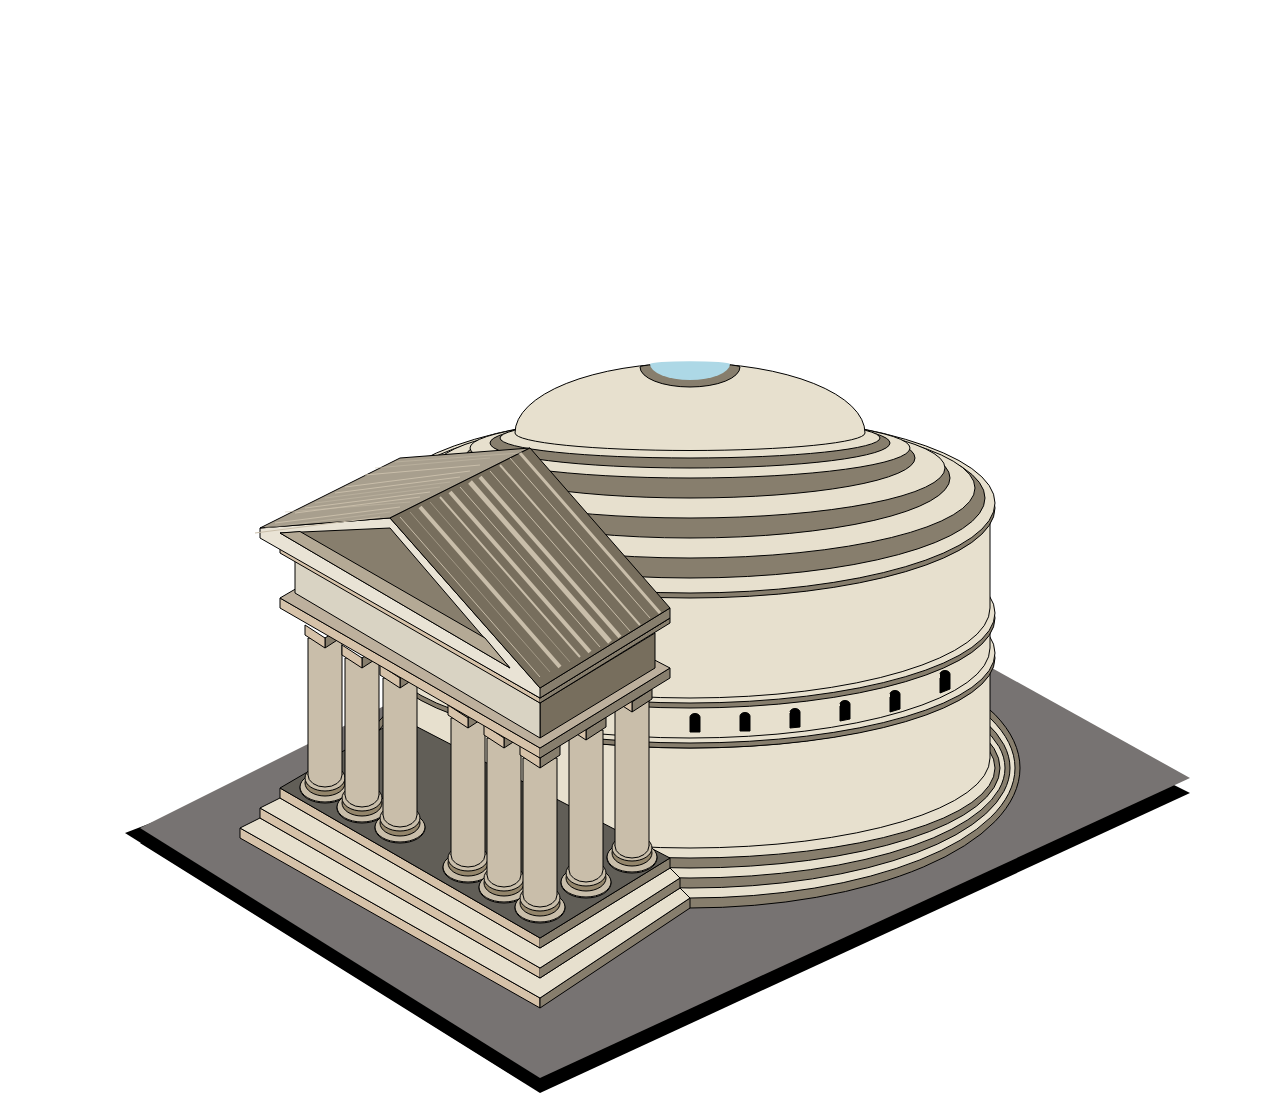
==== index.html @ e60606c3 "เปลี่ยนชื่อ index sad" ====
<!DOCTYPE html>
<html lang="en">

<head>
    <meta charset="UTF-8">
    <meta name="viewport" content="width=device-width, initial-scale=1.0">
    <title>Document</title>
</head>


<body style="text-align: center;">

    <svg height="1100px" width="1200px">
  
  <path  fill="#000000" d="M85,825 l400,250 l650,-300 l-400,-200 z"/>
  <path  fill="#000000" d="M100,835 l400,250 l650,-300 l-400,-200 z"/>
  <path fill="#777372" d="M100,820 l400,250 l650,-300 l-450,-250 z"/>
  
<!--   หลังโดม -->
  <ellipse stroke="black" fill="rgb(135,126,109)" cx="650" cy="760" rx="330" ry="140" />
  <ellipse stroke="black" fill="rgb(231,224,206)" cx="650" cy="760" rx="325" ry="130" />
  <ellipse stroke="black" fill="rgb(135,126,109)" cx="650" cy="760" rx="320" ry="120" />
   <ellipse stroke="black" fill="rgb(231,224,206)" cx="650" cy="760" rx="315" ry="110" />
  <ellipse stroke="black" fill="rgb(135,126,109)" cx="650" cy="760" rx="310" ry="100" />
  <ellipse stroke="black" fill="rgb(231,224,206)" cx="650" cy="760" rx="305" ry="90" />
  
<!-- ชั้นเเรก   -->
  <path fill="rgb(231,224,206)" stroke="black" d="M350,750 a1 0.3,0,0 0,600 0, l0,-100, a1 0.3,0,1 1,-600 0 z"/>
  
<!--   ชั้น2 -->
  <ellipse stroke="black" fill="rgb(135,126,109)" cx="650" cy="650" rx="305" ry="90" />
  <ellipse stroke="black" fill="rgb(231,224,206)" cx="650" cy="645" rx="305" ry="90" />
  
  <path fill="rgb(231,224,206)" stroke="black" d="M350,640 a1 0.3,0,0 0,600 0, l0,-50, a1 0.3,0,1 1,-600 0 z"/>
<!--   ชั้น3 -->
  <ellipse stroke="black" fill="rgb(135,126,109)" cx="650" cy="610" rx="305" ry="90" />
  <ellipse stroke="black" fill="rgb(231,224,206)" cx="650" cy="605" rx="305" ry="90" />
  
  <path fill="rgb(231,224,206)" stroke="black" d="M350,600 a1 0.3,0,0 0,600 0 l0,-100, a1 0.3,0,1 0,-600 z"/>
  
  
<!--   โดม -->
  <ellipse stroke="black" fill="rgb(135,126,109)" cx="650" cy="500" rx="305" ry="90" />
  <ellipse stroke="black" fill="rgb(231,224,206)" cx="650" cy="495" rx="305" ry="90" />
  
  <ellipse stroke="black" fill="rgb(135,126,109)" cx="650" cy="490" rx="295" ry="80" />
  <ellipse stroke="black" fill="rgb(231,224,206)" cx="650" cy="480" rx="285" ry="70" />
  
  <ellipse stroke="black" fill="rgb(135,126,109)" cx="650" cy="470" rx="260" ry="60" />
  <ellipse stroke="black" fill="rgb(231,224,206)" cx="650" cy="460" rx="255" ry="50" />
  
  <ellipse stroke="black" fill="rgb(135,126,109)" cx="650" cy="450" rx="225" ry="40" />
  <ellipse stroke="black" fill="rgb(231,224,206)" cx="650" cy="440" rx="220" ry="30" />
  
  <ellipse stroke="black" fill="rgb(135,126,109)" cx="650" cy="435" rx="200" ry="25" />
  <ellipse stroke="black" fill="rgb(231,224,206)" cx="650" cy="430" rx="190" ry="20" />
  
  <path fill="rgb(231,224,206)" stroke="black" d="M475,425 a1 0.1,0,0 0,350 0 a1 0.4,0,1 0,-350 0 z"/>
  
  <path fill="rgb(135,126,109)" stroke="black" d="M600,359 a1 0.4,0,1 0,100 0 a1 0.07,0,1 0,-100 0 z"/>
  
  <path fill="lightblue" stroke="none" d="M610,356 a1 0.4,0,1 0,80 0 a1 0.07,0,1 0,-80 0 z"/>
  
  
  
  
<!--   หน้าต่าง -->
 
  
  <path fill="black" stroke="black" d="M750,705 l0,15 l10,-1 l0,-15 a1 0.7,0,0 0,-10 0"/>
  <path fill="black" stroke="black" d="M700,708 l0,15 l10,0 l0,-15 a1 0.7,0,0 0,-10 0"/>
  <path fill="black" stroke="black" d="M650,709 l0,15 l10,0 l0,-15 a1 0.7,0,0 0,-10 0"/>
  
  <path fill="black" stroke="black" d="M800,698 l0,15 l10,-2 l0,-15 a1 0.7,0,0 0,-10 0"/>
  
  <path fill="black" stroke="black" d="M850,689 l0,15 l10,-3 l0,-15 a1 0.7,0,0 0,-10 0"/>
  
  <path fill="black" stroke="black" d="M900,670 l0,15 l10,-4 l0,-15 a1 0.7,0,0 0,-10 0"/>

  
  
  

  <!--ฐาน-->
  <!--ขั้น1-->
  <path stroke="black" fill="rgb(214,194,169)" d="M500 1000 l-300 -170 l0 -10 l300 170 z"/>
  <path stroke="black" fill="rgb(135,126,109)" d="M500 1000 l150 -100 l0 -10 l-150 100 z"/>
  <path stroke="black" fill="rgb(231,224,206)" d="M500 990 l150 -100 l-10 -10 l-140 90 l-280 -160 l-20 10 z"/>
  
  <!--ขั้น2-->
  <path stroke="black" fill="rgb(214,194,169)" d="M500 970 l-280 -160 l0 -10 l280 160 z"/>
  <path stroke="black" fill="rgb(135,126,109)" d="M500 970 l140 -90 l0 -10 l-140 90"/>
  <path stroke="black" fill="rgb(231,224,206)" d="M500 960 l140 -90 l-10 -10 l-130 80 l-260 -150 l-20 10 z"/>
  
  <!--ขั้น3-->
  <path stroke="black" fill="rgb(214,194,169)" d="M500 940 l-260 -150 l0 -10 l260 150 z"/>
  <path stroke="black" fill="rgb(135,126,109)" d="M500 940 l130 -80 l0 -10 l-130 80"/>
  <path stroke="black" fill="rgb(97,94,87)" d="M500 930 l-260 -150 l120 -70 l270 140 z"/>
  
  <!--เสา-->
  <!--ต้นที่1-->
  <!--ฐาน-->
  <ellipse  stroke="black" cx="285" cy="780" rx="25" ry="15" fill="rgb(201,190,170)"/>
  <ellipse  stroke="black" cx="285" cy="779" rx="25" ry="15" fill="rgb(201,190,170)"/>
  <ellipse  stroke="black" cx="285" cy="775" rx="20" ry="13" fill="rgb(147,133,107)"/>
  <ellipse  stroke="black" cx="285" cy="770" rx="20" ry="13" fill="rgb(201,190,170)"/>
  <ellipse  stroke="black" cx="285" cy="767" rx="17" ry="12" fill="rgb(201,190,170)"/>
  <!--ตัวเสา-->
  <path stroke="black" fill="rgb(201,190,170)" d="M268 767 l0 -137 l34 0 l0 137"/>
  <!--หัวเสา-->
  <path stroke="black" fill="rgb(135,126,109)" d="M285 630 l20 -13 l0 10 l-20 13 z"/>
  <path stroke="black" fill="rgb(214,194,169)" d="M285 630 l-20 -13 l0 10 l20 13 z"/>
  
  <!--ต้น2-->
  <!--ฐาน-->
  <ellipse  stroke="black" cx="322" cy="800" rx="25" ry="15" fill="rgb(201,190,170)"/>
  <ellipse  stroke="black" cx="322" cy="799" rx="25" ry="15" fill="rgb(201,190,170)"/>
  <ellipse  stroke="black" cx="322" cy="795" rx="20" ry="13" fill="rgb(147,133,107)"/>
  <ellipse  stroke="black" cx="322" cy="790" rx="20" ry="13" fill="rgb(201,190,170)"/>
  <ellipse  stroke="black" cx="322" cy="787" rx="17" ry="12" fill="rgb(201,190,170)"/>
  <!--ตัวเสา-->
  <path stroke="black" fill="rgb(201,190,170)" d="M305 787 l0 -137 l34 0 l0 137"/>
  <!--หัวเสา-->
  <path stroke="black" fill="rgb(135,126,109)" d="M322 650 l20 -13 l0 10 l-20 13 z"/>
  <path stroke="black" fill="rgb(214,194,169)" d="M322 650 l-20 -13 l0 10 l20 13 z"/>
  
  <!--ต้น3-->
  <!--ฐาน-->
  <ellipse  stroke="black" cx="360" cy="820" rx="25" ry="15" fill="rgb(201,190,170)"/>
  <ellipse  stroke="black" cx="360" cy="819" rx="25" ry="15" fill="rgb(201,190,170)"/>
  <ellipse  stroke="black" cx="360" cy="815" rx="20" ry="13" fill="rgb(147,133,107)"/>
  <ellipse  stroke="black" cx="360" cy="810" rx="20" ry="13" fill="rgb(201,190,170)"/>
  <ellipse  stroke="black" cx="360" cy="807" rx="17" ry="12" fill="rgb(201,190,170)"/>
  <!--ตัวเสา-->
  <path stroke="black" fill="rgb(201,190,170)" d="M343 807 l0 -137 l34 0 l0 137"/>
  <!--หัวเสา-->
  <path stroke="black" fill="rgb(135,126,109)" d="M360 670 l20 -13 l0 10 l-20 13 z"/>
  <path stroke="black" fill="rgb(214,194,169)" d="M360 670 l-20 -13 l0 10 l20 13 z"/>
  
  <!--ต้น4-->
  <!--ฐาน-->
  <ellipse  stroke="black" cx="428" cy="860" rx="25" ry="15" fill="rgb(201,190,170)"/>
  <ellipse  stroke="black" cx="428" cy="859" rx="25" ry="15" fill="rgb(201,190,170)"/>
  <ellipse  stroke="black" cx="428" cy="855" rx="20" ry="13" fill="rgb(147,133,107)"/>
  <ellipse  stroke="black" cx="428" cy="850" rx="20" ry="13" fill="rgb(201,190,170)"/>
  <ellipse  stroke="black" cx="428" cy="847" rx="17" ry="12" fill="rgb(201,190,170)"/>
  <!--ตัวเสา-->
  <path stroke="black" fill="rgb(201,190,170)" d="M411 847 l0 -137 l34 0 l0 137"/>
  <!--หัวเสา-->
  <path stroke="black" fill="rgb(135,126,109)" d="M428 710 l20 -13 l0 10 l-20 13 z"/>
  <path stroke="black" fill="rgb(214,194,169)" d="M428 710 l-20 -13 l0 10 l20 13 z"/>
  
  <!--ต้น5-->
  <!--ฐาน-->
  <ellipse  stroke="black" cx="464" cy="880" rx="25" ry="15" fill="rgb(201,190,170)"/>
  <ellipse  stroke="black" cx="464" cy="879" rx="25" ry="15" fill="rgb(201,190,170)"/>
  <ellipse  stroke="black" cx="464" cy="875" rx="20" ry="13" fill="rgb(147,133,107)"/>
  <ellipse  stroke="black" cx="464" cy="870" rx="20" ry="13" fill="rgb(201,190,170)"/>
  <ellipse  stroke="black" cx="464" cy="867" rx="17" ry="12" fill="rgb(201,190,170)"/>
  <!--ตัวเสา-->
  <path stroke="black" fill="rgb(201,190,170)" d="M447 867 l0 -137 l34 0 l0 137"/>
  <!--หัวเสา-->
  <path stroke="black" fill="rgb(135,126,109)" d="M464 730 l20 -13 l0 10 l-20 13 z"/>
  <path stroke="black" fill="rgb(214,194,169)" d="M464 730 l-20 -13 l0 10 l20 13 z"/>
  
  <!--ต้น6-->
  <!--ฐาน-->
  <ellipse  stroke="black" cx="500" cy="900" rx="25" ry="15" fill="rgb(201,190,170)"/>
  <ellipse  stroke="black" cx="500" cy="899" rx="25" ry="15" fill="rgb(201,190,170)"/>
  <ellipse  stroke="black" cx="500" cy="895" rx="20" ry="13" fill="rgb(147,133,107)"/>
  <ellipse  stroke="black" cx="500" cy="890" rx="20" ry="13" fill="rgb(201,190,170)"/>
  <ellipse  stroke="black" cx="500" cy="887" rx="17" ry="12" fill="rgb(201,190,170)"/>
  <!--ตัวเสา-->
  <path stroke="black" fill="rgb(201,190,170)" d="M483 887 l0 -137 l34 0 l0 137"/>
  <!--หัวเสา-->
  <path stroke="black" fill="rgb(135,126,109)" d="M500 750 l20 -13 l0 10 l-20 13 z"/>
  <path stroke="black" fill="rgb(214,194,169)" d="M500 750 l-20 -13 l0 10 l20 13 z"/>
  
  <!--ต้น7-->
  <!--ฐาน-->
  <ellipse  stroke="black" cx="546" cy="875" rx="25" ry="15" fill="rgb(201,190,170)"/>
  <ellipse  stroke="black" cx="546" cy="874" rx="25" ry="15" fill="rgb(201,190,170)"/>
  <ellipse  stroke="black" cx="546" cy="870" rx="20" ry="13" fill="rgb(147,133,107)"/>
  <ellipse  stroke="black" cx="546" cy="865" rx="20" ry="13" fill="rgb(201,190,170)"/>
  <ellipse  stroke="black" cx="546" cy="862" rx="17" ry="12" fill="rgb(201,190,170)"/>
  <!--ตัวเสา-->
  <path stroke="black" fill="rgb(201,190,170)" d="M529 862 l0 -140 l34 0 l0 140"/>
  <!--หัวเสา-->
  <path stroke="black" fill="rgb(135,126,109)" d="M546 722 l20 -13 l0 10 l-20 13 z"/>
  <path stroke="black" fill="rgb(214,194,169)" d="M546 722 l-20 -13 l0 10 l20 13 z"/>
  
  <!--ต้น8-->
  <!--ฐาน-->
  <ellipse  stroke="black" cx="592" cy="850" rx="25" ry="15" fill="rgb(201,190,170)"/>
  <ellipse  stroke="black" cx="592" cy="849" rx="25" ry="15" fill="rgb(201,190,170)"/>
  <ellipse  stroke="black" cx="592" cy="845" rx="20" ry="13" fill="rgb(147,133,107)"/>
  <ellipse  stroke="black" cx="592" cy="840" rx="20" ry="13" fill="rgb(201,190,170)"/>
  <ellipse  stroke="black" cx="592" cy="838" rx="17" ry="12" fill="rgb(201,190,170)"/>
  <!--ตัวเสา-->
  <path stroke="black" fill="rgb(201,190,170)" d="M575 838 l0 -145 l34 0 l0 145"/>
  <!--หัวเสา-->
  <path stroke="black" fill="rgb(135,126,109)" d="M592 694 l20 -13 l0 10 l-20 13 z"/>
  <path stroke="black" fill="rgb(214,194,169)" d="M592 694 l-20 -13 l0 10 l20 13 z"/>
  
  <!--หลังคา-->
  <!--ฐานหลังคา-->
  <path stroke="black" fill="rgb(214,194,169)" d="M500 750 l-260 -150 l0 -10 l260 150 z"/>
  <path stroke="black" fill="rgb(135,126,109)" d="M500 750 l130 -80 l0 -10 l-130 80"/>
  <path stroke="black" fill="rgb(189,176,157)" d="M500 740 l-260 -150 l120 -70 l270 140 z"/>
  <path stroke="black" fill="rgb(119,110,93)" d="M500 730 l115 -70 l0 -35 l-115 70 z"/>
  <path stroke="black" fill="rgb(217,211,195)" d="M500 730 l-245 -145 l0 -35 l245 145 z"/>
  <path stroke="black" fill="rgb(214,194,169)" d="M500 695 l-260 -150 l0 -5 l260 150 z"/>
  <path stroke="black" fill="rgb(135,126,109)" d="M500 695 l130 -80 l0 -5 l-130 80"/>
  <path stroke="black" fill="rgb(189,176,157)" d="M500 690 l-260 -150 l120 -70 l270 140 z"/>
  
  <!--ตัวหลังคา-->
  <path stroke="black" fill="rgb(135,126,109)" d="M500 690 l130 -80 l0 -10 l-130 80"/>
  <path stroke="black" fill="rgb(233,227,213)" d="M500 690 l-280 -160 l0 -10 l130 -10 l150 170 z"/>
  <path stroke="black" fill="rgb(135,126,109)" d="M470 660 L240 525 L350 520 z"/>
  
  <path stroke="black" fill="rgb(180,169,149)" d="M470 660 L240 525 l20 -1.5 L445 630 z"/>
  <path stroke="black" fill="rgb(168,159,142)" d="M220 520 L360 450 l130 -10 L350 510 z"/>
  <path stroke="black" fill="rgb(119,110,93)" d="M490 440 L350 510 l150 170 l130 -80 z"/>
  
<!--   เส้นขวา -->
  <path fill="" stroke="rgb(201,190,170)" stroke-width="3" d="M480,445 l140 160"/>
  <path fill="" stroke="rgb(201,190,170)" stroke-width="1" d="M470,450 l140 160"/>
  <path fill="" stroke="rgb(201,190,170)" stroke-width="2" d="M460,457 l140 160"/>
  <path fill="" stroke="rgb(201,190,170)" stroke-width="1" d="M450,463 l140 160"/>
  <path fill="" stroke="rgb(201,190,170)" stroke-width="4" d="M440,469 l140 160"/>
  <path fill="" stroke="rgb(201,190,170)" stroke-width="5" d="M430,474 l140 160"/>
  <path fill="" stroke="rgb(201,190,170)" stroke-width="1" d="M420,479 l140 160"/>
  <path fill="" stroke="rgb(201,190,170)" stroke-width="4" d="M410,484 l140 160"/>
  <path fill="" stroke="rgb(201,190,170)" stroke-width="2" d="M400,489 l140 160"/>
  <path fill="" stroke="rgb(201,190,170)" stroke-width="0.5" d="M390,494 l140 160"/>
  <path fill="" stroke="rgb(201,190,170)" stroke-width="4" d="M380,499 l140 160"/>
  <path fill="" stroke="rgb(201,190,170)" stroke-width="0.5" d="M370,504 l140 160"/>
  <path fill="" stroke="rgb(201,190,170)" stroke-width="1" d="M360,509 l140 160"/>
  
<!--   เส้นซ้าย -->
  <path fill="" stroke="rgb(201,190,170)" stroke-width="0.5" d="M480,445 l-125 9"/>
  <path fill="" stroke="rgb(201,190,170)" stroke-width="0.5" d="M450,450 l-115 10"/>
  <path fill="" stroke="rgb(201,190,170)" stroke-width="1" d="M440,457 l-115 10"/>
  <path fill="" stroke="rgb(201,190,170)" stroke-width="1" d="M430,463 l-125 16"/>
  <path fill="" stroke="rgb(201,190,170)" stroke-width="1" d="M420,469 l-125 16"/>
  <path fill="" stroke="rgb(201,190,170)" stroke-width="0.5" d="M410,474 l-125 16"/>
  <path fill="" stroke="rgb(201,190,170)" stroke-width="0.5" d="M400,479 l-125 16"/>
  <path fill="" stroke="rgb(201,190,170)" stroke-width="1" d="M390,484 l-125 16"/>
  <path fill="" stroke="rgb(201,190,170)" stroke-width="1" d="M380,489 l-125 16"/>
  <path fill="" stroke="rgb(201,190,170)" stroke-width="0.5" d="M370,494 l-125 10"/>
  <path fill="" stroke="rgb(201,190,170)" stroke-width="1" d="M360,499 l-125 16"/>
  <path fill="" stroke="rgb(201,190,170)" stroke-width="0.5" d="M350,504 l-125 16"/>
  <path fill="" stroke="rgb(201,190,170)" stroke-width="1" d="M340,509 l-125 16"/>
  
  
</svg>

</body>

</html>
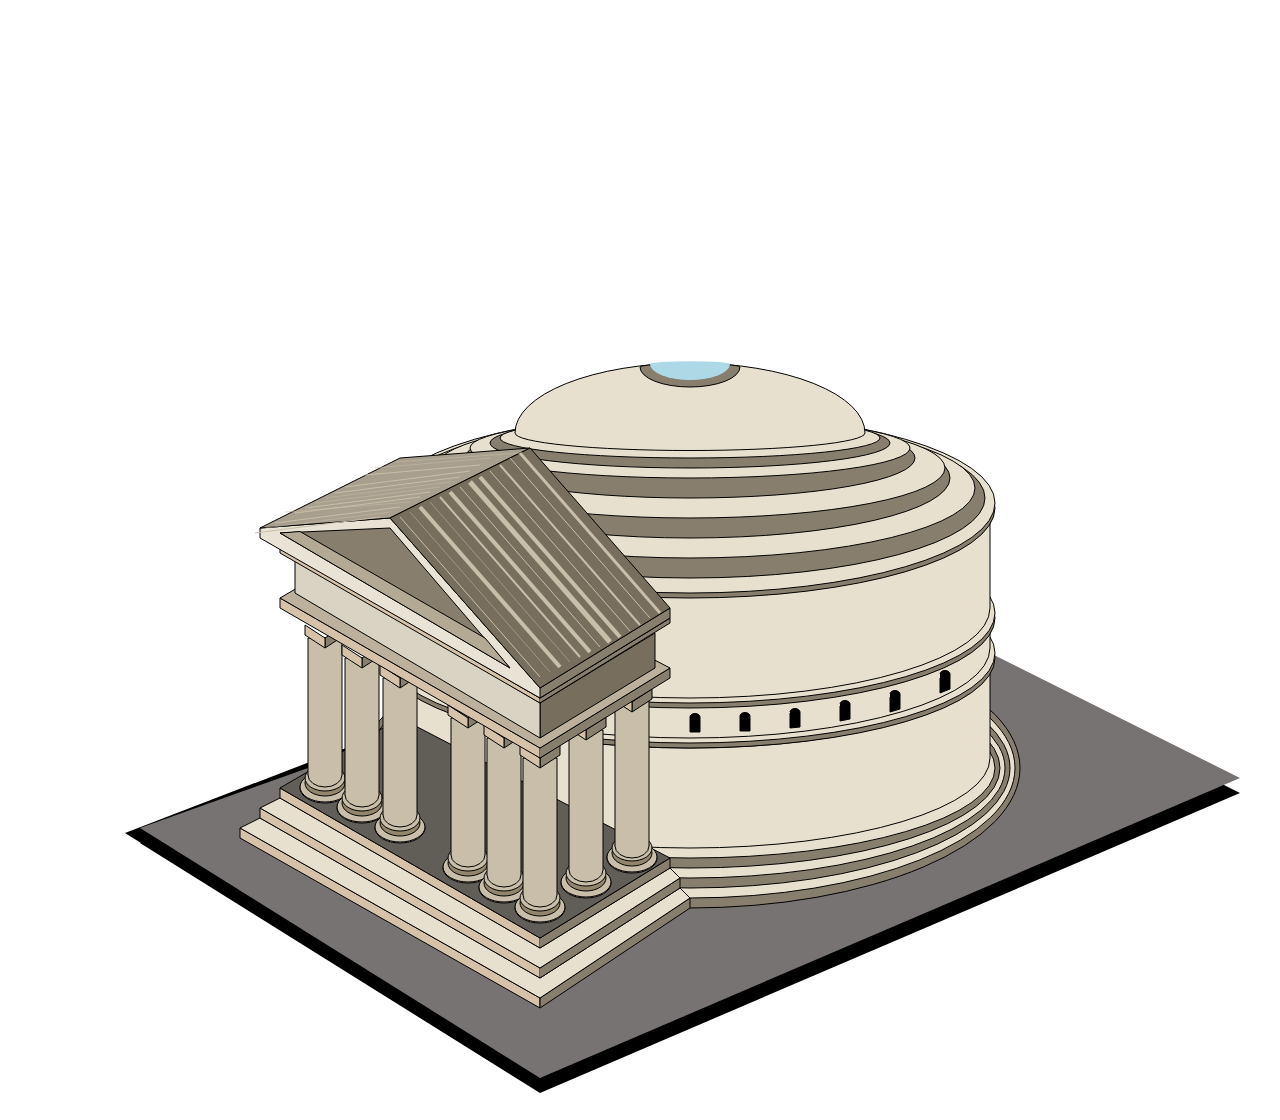
==== commit 3662cbc4: "Update index.html" ====
--- a/index.html
+++ b/index.html
@@ -4,7 +4,7 @@
 <head>
     <meta charset="UTF-8">
     <meta name="viewport" content="width=device-width, initial-scale=1.0">
-    <title>Document</title>
+    <title>Pantheon</title>
 </head>
 
 
@@ -13,8 +13,8 @@
     <svg height="1100px" width="1200px">
   
   <path  fill="#000000" d="M85,825 l400,250 l650,-300 l-400,-200 z"/>
-  <path  fill="#000000" d="M100,835 l400,250 l650,-300 l-400,-200 z"/>
-  <path fill="#777372" d="M100,820 l400,250 l650,-300 l-450,-250 z"/>
+  <path  fill="#000000" d="M100,835 l400,250 l700,-300 l-400,-200 z"/>
+  <path fill="#777372" d="M100,820 l400,250 l700,-300 l-400,-200 z"/>
   
 <!--   หลังโดม -->
   <ellipse stroke="black" fill="rgb(135,126,109)" cx="650" cy="760" rx="330" ry="140" />
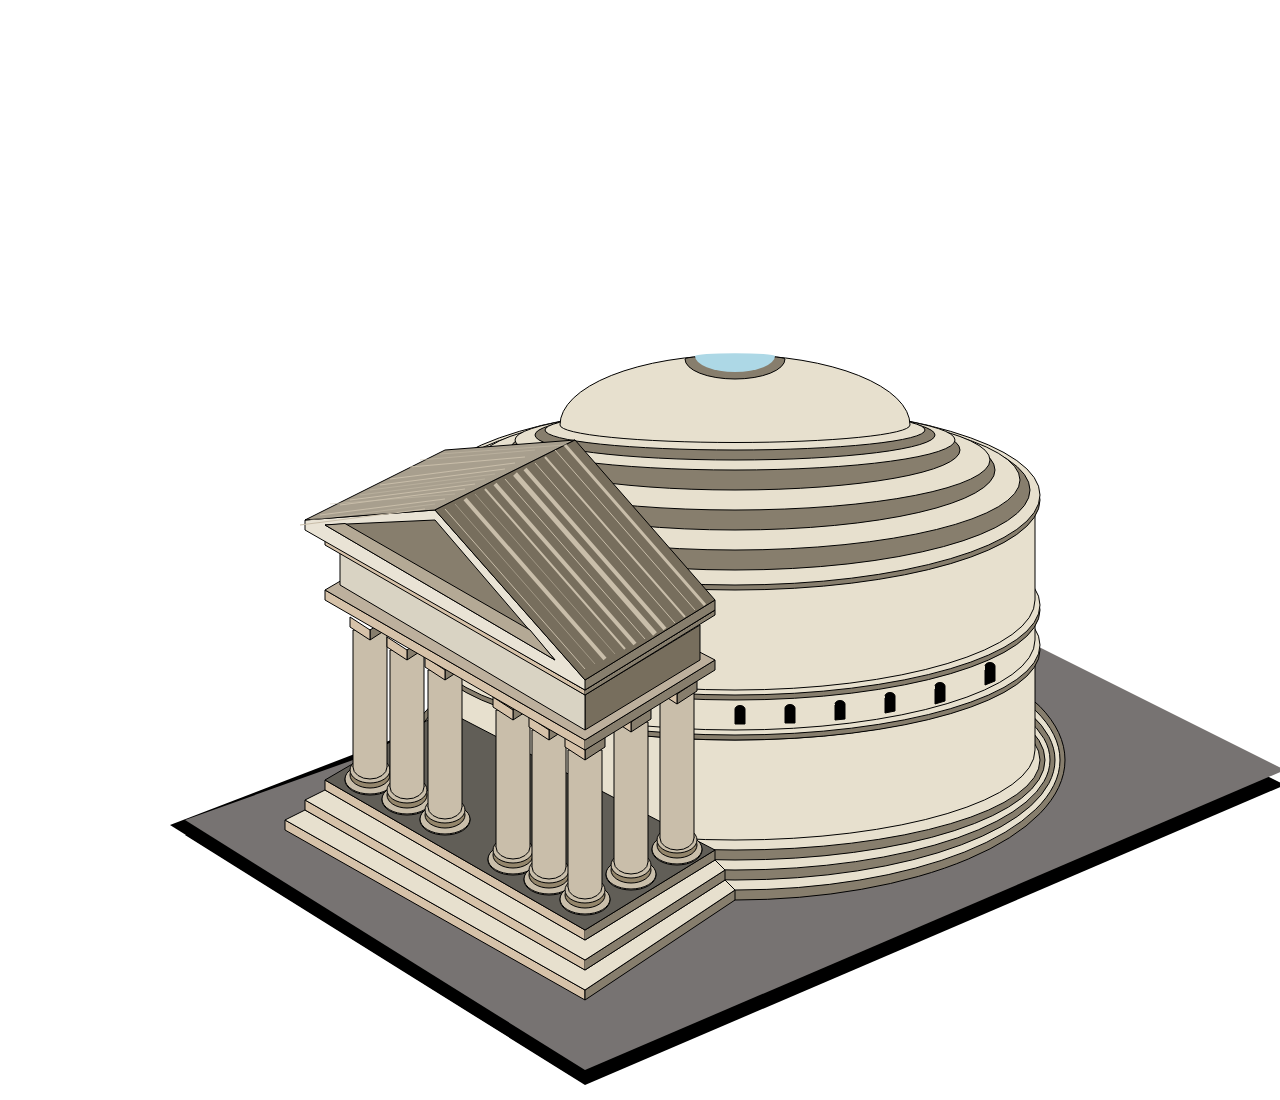
==== commit 69ee7229: "Update index.html" ====
--- a/index.html
+++ b/index.html
@@ -5,61 +5,62 @@
     <meta charset="UTF-8">
     <meta name="viewport" content="width=device-width, initial-scale=1.0">
     <title>Pantheon</title>
+    <link rel="stylesheet" href="https://stackpath.bootstrapcdn.com/bootstrap/4.5.0/css/bootstrap.min.css" integrity="sha384-9aIt2nRpC12Uk9gS9baDl411NQApFmC26EwAOH8WgZl5MYYxFfc+NcPb1dKGj7Sk" crossorigin="anonymous">
 </head>
 
 
-<body style="text-align: center;">
-
-    <svg height="1100px" width="1200px">
-  
-  <path  fill="#000000" d="M85,825 l400,250 l650,-300 l-400,-200 z"/>
-  <path  fill="#000000" d="M100,835 l400,250 l700,-300 l-400,-200 z"/>
-  <path fill="#777372" d="M100,820 l400,250 l700,-300 l-400,-200 z"/>
+<body class="container" text-align: center;>
+
+    <svg height="1100px " width="1200px ">
+  
+  <path  fill="#000000 " d="M85,825 l400,250 l650,-300 l-400,-200 z "/>
+  <path  fill="#000000 " d="M100,835 l400,250 l700,-300 l-400,-200 z "/>
+  <path fill="#777372 " d="M100,820 l400,250 l700,-300 l-400,-200 z "/>
   
 <!--   หลังโดม -->
-  <ellipse stroke="black" fill="rgb(135,126,109)" cx="650" cy="760" rx="330" ry="140" />
-  <ellipse stroke="black" fill="rgb(231,224,206)" cx="650" cy="760" rx="325" ry="130" />
-  <ellipse stroke="black" fill="rgb(135,126,109)" cx="650" cy="760" rx="320" ry="120" />
-   <ellipse stroke="black" fill="rgb(231,224,206)" cx="650" cy="760" rx="315" ry="110" />
-  <ellipse stroke="black" fill="rgb(135,126,109)" cx="650" cy="760" rx="310" ry="100" />
-  <ellipse stroke="black" fill="rgb(231,224,206)" cx="650" cy="760" rx="305" ry="90" />
+  <ellipse stroke="black " fill="rgb(135,126,109) " cx="650 " cy="760 " rx="330 " ry="140 " />
+  <ellipse stroke="black " fill="rgb(231,224,206) " cx="650 " cy="760 " rx="325 " ry="130 " />
+  <ellipse stroke="black " fill="rgb(135,126,109) " cx="650 " cy="760 " rx="320 " ry="120 " />
+   <ellipse stroke="black " fill="rgb(231,224,206) " cx="650 " cy="760 " rx="315 " ry="110 " />
+  <ellipse stroke="black " fill="rgb(135,126,109) " cx="650 " cy="760 " rx="310 " ry="100 " />
+  <ellipse stroke="black " fill="rgb(231,224,206) " cx="650 " cy="760 " rx="305 " ry="90 " />
   
 <!-- ชั้นเเรก   -->
-  <path fill="rgb(231,224,206)" stroke="black" d="M350,750 a1 0.3,0,0 0,600 0, l0,-100, a1 0.3,0,1 1,-600 0 z"/>
+  <path fill="rgb(231,224,206) " stroke="black " d="M350,750 a1 0.3,0,0 0,600 0, l0,-100, a1 0.3,0,1 1,-600 0 z "/>
   
 <!--   ชั้น2 -->
-  <ellipse stroke="black" fill="rgb(135,126,109)" cx="650" cy="650" rx="305" ry="90" />
-  <ellipse stroke="black" fill="rgb(231,224,206)" cx="650" cy="645" rx="305" ry="90" />
-  
-  <path fill="rgb(231,224,206)" stroke="black" d="M350,640 a1 0.3,0,0 0,600 0, l0,-50, a1 0.3,0,1 1,-600 0 z"/>
+  <ellipse stroke="black " fill="rgb(135,126,109) " cx="650 " cy="650 " rx="305 " ry="90 " />
+  <ellipse stroke="black " fill="rgb(231,224,206) " cx="650 " cy="645 " rx="305 " ry="90 " />
+  
+  <path fill="rgb(231,224,206) " stroke="black " d="M350,640 a1 0.3,0,0 0,600 0, l0,-50, a1 0.3,0,1 1,-600 0 z "/>
 <!--   ชั้น3 -->
-  <ellipse stroke="black" fill="rgb(135,126,109)" cx="650" cy="610" rx="305" ry="90" />
-  <ellipse stroke="black" fill="rgb(231,224,206)" cx="650" cy="605" rx="305" ry="90" />
-  
-  <path fill="rgb(231,224,206)" stroke="black" d="M350,600 a1 0.3,0,0 0,600 0 l0,-100, a1 0.3,0,1 0,-600 z"/>
+  <ellipse stroke="black " fill="rgb(135,126,109) " cx="650 " cy="610 " rx="305 " ry="90 " />
+  <ellipse stroke="black " fill="rgb(231,224,206) " cx="650 " cy="605 " rx="305 " ry="90 " />
+  
+  <path fill="rgb(231,224,206) " stroke="black " d="M350,600 a1 0.3,0,0 0,600 0 l0,-100, a1 0.3,0,1 0,-600 z "/>
   
   
 <!--   โดม -->
-  <ellipse stroke="black" fill="rgb(135,126,109)" cx="650" cy="500" rx="305" ry="90" />
-  <ellipse stroke="black" fill="rgb(231,224,206)" cx="650" cy="495" rx="305" ry="90" />
-  
-  <ellipse stroke="black" fill="rgb(135,126,109)" cx="650" cy="490" rx="295" ry="80" />
-  <ellipse stroke="black" fill="rgb(231,224,206)" cx="650" cy="480" rx="285" ry="70" />
-  
-  <ellipse stroke="black" fill="rgb(135,126,109)" cx="650" cy="470" rx="260" ry="60" />
-  <ellipse stroke="black" fill="rgb(231,224,206)" cx="650" cy="460" rx="255" ry="50" />
-  
-  <ellipse stroke="black" fill="rgb(135,126,109)" cx="650" cy="450" rx="225" ry="40" />
-  <ellipse stroke="black" fill="rgb(231,224,206)" cx="650" cy="440" rx="220" ry="30" />
-  
-  <ellipse stroke="black" fill="rgb(135,126,109)" cx="650" cy="435" rx="200" ry="25" />
-  <ellipse stroke="black" fill="rgb(231,224,206)" cx="650" cy="430" rx="190" ry="20" />
-  
-  <path fill="rgb(231,224,206)" stroke="black" d="M475,425 a1 0.1,0,0 0,350 0 a1 0.4,0,1 0,-350 0 z"/>
-  
-  <path fill="rgb(135,126,109)" stroke="black" d="M600,359 a1 0.4,0,1 0,100 0 a1 0.07,0,1 0,-100 0 z"/>
-  
-  <path fill="lightblue" stroke="none" d="M610,356 a1 0.4,0,1 0,80 0 a1 0.07,0,1 0,-80 0 z"/>
+  <ellipse stroke="black " fill="rgb(135,126,109) " cx="650 " cy="500 " rx="305 " ry="90 " />
+  <ellipse stroke="black " fill="rgb(231,224,206) " cx="650 " cy="495 " rx="305 " ry="90 " />
+  
+  <ellipse stroke="black " fill="rgb(135,126,109) " cx="650 " cy="490 " rx="295 " ry="80 " />
+  <ellipse stroke="black " fill="rgb(231,224,206) " cx="650 " cy="480 " rx="285 " ry="70 " />
+  
+  <ellipse stroke="black " fill="rgb(135,126,109) " cx="650 " cy="470 " rx="260 " ry="60 " />
+  <ellipse stroke="black " fill="rgb(231,224,206) " cx="650 " cy="460 " rx="255 " ry="50 " />
+  
+  <ellipse stroke="black " fill="rgb(135,126,109) " cx="650 " cy="450 " rx="225 " ry="40 " />
+  <ellipse stroke="black " fill="rgb(231,224,206) " cx="650 " cy="440 " rx="220 " ry="30 " />
+  
+  <ellipse stroke="black " fill="rgb(135,126,109) " cx="650 " cy="435 " rx="200 " ry="25 " />
+  <ellipse stroke="black " fill="rgb(231,224,206) " cx="650 " cy="430 " rx="190 " ry="20 " />
+  
+  <path fill="rgb(231,224,206) " stroke="black " d="M475,425 a1 0.1,0,0 0,350 0 a1 0.4,0,1 0,-350 0 z "/>
+  
+  <path fill="rgb(135,126,109) " stroke="black " d="M600,359 a1 0.4,0,1 0,100 0 a1 0.07,0,1 0,-100 0 z "/>
+  
+  <path fill="lightblue " stroke="none " d="M610,356 a1 0.4,0,1 0,80 0 a1 0.07,0,1 0,-80 0 z "/>
   
   
   
@@ -67,15 +68,15 @@
 <!--   หน้าต่าง -->
  
   
-  <path fill="black" stroke="black" d="M750,705 l0,15 l10,-1 l0,-15 a1 0.7,0,0 0,-10 0"/>
-  <path fill="black" stroke="black" d="M700,708 l0,15 l10,0 l0,-15 a1 0.7,0,0 0,-10 0"/>
-  <path fill="black" stroke="black" d="M650,709 l0,15 l10,0 l0,-15 a1 0.7,0,0 0,-10 0"/>
-  
-  <path fill="black" stroke="black" d="M800,698 l0,15 l10,-2 l0,-15 a1 0.7,0,0 0,-10 0"/>
-  
-  <path fill="black" stroke="black" d="M850,689 l0,15 l10,-3 l0,-15 a1 0.7,0,0 0,-10 0"/>
-  
-  <path fill="black" stroke="black" d="M900,670 l0,15 l10,-4 l0,-15 a1 0.7,0,0 0,-10 0"/>
+  <path fill="black " stroke="black " d="M750,705 l0,15 l10,-1 l0,-15 a1 0.7,0,0 0,-10 0 "/>
+  <path fill="black " stroke="black " d="M700,708 l0,15 l10,0 l0,-15 a1 0.7,0,0 0,-10 0 "/>
+  <path fill="black " stroke="black " d="M650,709 l0,15 l10,0 l0,-15 a1 0.7,0,0 0,-10 0 "/>
+  
+  <path fill="black " stroke="black " d="M800,698 l0,15 l10,-2 l0,-15 a1 0.7,0,0 0,-10 0 "/>
+  
+  <path fill="black " stroke="black " d="M850,689 l0,15 l10,-3 l0,-15 a1 0.7,0,0 0,-10 0 "/>
+  
+  <path fill="black " stroke="black " d="M900,670 l0,15 l10,-4 l0,-15 a1 0.7,0,0 0,-10 0 "/>
 
   
   
@@ -83,174 +84,174 @@
 
   <!--ฐาน-->
   <!--ขั้น1-->
-  <path stroke="black" fill="rgb(214,194,169)" d="M500 1000 l-300 -170 l0 -10 l300 170 z"/>
-  <path stroke="black" fill="rgb(135,126,109)" d="M500 1000 l150 -100 l0 -10 l-150 100 z"/>
-  <path stroke="black" fill="rgb(231,224,206)" d="M500 990 l150 -100 l-10 -10 l-140 90 l-280 -160 l-20 10 z"/>
+  <path stroke="black " fill="rgb(214,194,169) " d="M500 1000 l-300 -170 l0 -10 l300 170 z "/>
+  <path stroke="black " fill="rgb(135,126,109) " d="M500 1000 l150 -100 l0 -10 l-150 100 z "/>
+  <path stroke="black " fill="rgb(231,224,206) " d="M500 990 l150 -100 l-10 -10 l-140 90 l-280 -160 l-20 10 z "/>
   
   <!--ขั้น2-->
-  <path stroke="black" fill="rgb(214,194,169)" d="M500 970 l-280 -160 l0 -10 l280 160 z"/>
-  <path stroke="black" fill="rgb(135,126,109)" d="M500 970 l140 -90 l0 -10 l-140 90"/>
-  <path stroke="black" fill="rgb(231,224,206)" d="M500 960 l140 -90 l-10 -10 l-130 80 l-260 -150 l-20 10 z"/>
+  <path stroke="black " fill="rgb(214,194,169) " d="M500 970 l-280 -160 l0 -10 l280 160 z "/>
+  <path stroke="black " fill="rgb(135,126,109) " d="M500 970 l140 -90 l0 -10 l-140 90 "/>
+  <path stroke="black " fill="rgb(231,224,206) " d="M500 960 l140 -90 l-10 -10 l-130 80 l-260 -150 l-20 10 z "/>
   
   <!--ขั้น3-->
-  <path stroke="black" fill="rgb(214,194,169)" d="M500 940 l-260 -150 l0 -10 l260 150 z"/>
-  <path stroke="black" fill="rgb(135,126,109)" d="M500 940 l130 -80 l0 -10 l-130 80"/>
-  <path stroke="black" fill="rgb(97,94,87)" d="M500 930 l-260 -150 l120 -70 l270 140 z"/>
+  <path stroke="black " fill="rgb(214,194,169) " d="M500 940 l-260 -150 l0 -10 l260 150 z "/>
+  <path stroke="black " fill="rgb(135,126,109) " d="M500 940 l130 -80 l0 -10 l-130 80 "/>
+  <path stroke="black " fill="rgb(97,94,87) " d="M500 930 l-260 -150 l120 -70 l270 140 z "/>
   
   <!--เสา-->
   <!--ต้นที่1-->
   <!--ฐาน-->
-  <ellipse  stroke="black" cx="285" cy="780" rx="25" ry="15" fill="rgb(201,190,170)"/>
-  <ellipse  stroke="black" cx="285" cy="779" rx="25" ry="15" fill="rgb(201,190,170)"/>
-  <ellipse  stroke="black" cx="285" cy="775" rx="20" ry="13" fill="rgb(147,133,107)"/>
-  <ellipse  stroke="black" cx="285" cy="770" rx="20" ry="13" fill="rgb(201,190,170)"/>
-  <ellipse  stroke="black" cx="285" cy="767" rx="17" ry="12" fill="rgb(201,190,170)"/>
-  <!--ตัวเสา-->
-  <path stroke="black" fill="rgb(201,190,170)" d="M268 767 l0 -137 l34 0 l0 137"/>
-  <!--หัวเสา-->
-  <path stroke="black" fill="rgb(135,126,109)" d="M285 630 l20 -13 l0 10 l-20 13 z"/>
-  <path stroke="black" fill="rgb(214,194,169)" d="M285 630 l-20 -13 l0 10 l20 13 z"/>
+  <ellipse  stroke="black " cx="285 " cy="780 " rx="25 " ry="15 " fill="rgb(201,190,170) "/>
+  <ellipse  stroke="black " cx="285 " cy="779 " rx="25 " ry="15 " fill="rgb(201,190,170) "/>
+  <ellipse  stroke="black " cx="285 " cy="775 " rx="20 " ry="13 " fill="rgb(147,133,107) "/>
+  <ellipse  stroke="black " cx="285 " cy="770 " rx="20 " ry="13 " fill="rgb(201,190,170) "/>
+  <ellipse  stroke="black " cx="285 " cy="767 " rx="17 " ry="12 " fill="rgb(201,190,170) "/>
+  <!--ตัวเสา-->
+  <path stroke="black " fill="rgb(201,190,170) " d="M268 767 l0 -137 l34 0 l0 137 "/>
+  <!--หัวเสา-->
+  <path stroke="black " fill="rgb(135,126,109) " d="M285 630 l20 -13 l0 10 l-20 13 z "/>
+  <path stroke="black " fill="rgb(214,194,169) " d="M285 630 l-20 -13 l0 10 l20 13 z "/>
   
   <!--ต้น2-->
   <!--ฐาน-->
-  <ellipse  stroke="black" cx="322" cy="800" rx="25" ry="15" fill="rgb(201,190,170)"/>
-  <ellipse  stroke="black" cx="322" cy="799" rx="25" ry="15" fill="rgb(201,190,170)"/>
-  <ellipse  stroke="black" cx="322" cy="795" rx="20" ry="13" fill="rgb(147,133,107)"/>
-  <ellipse  stroke="black" cx="322" cy="790" rx="20" ry="13" fill="rgb(201,190,170)"/>
-  <ellipse  stroke="black" cx="322" cy="787" rx="17" ry="12" fill="rgb(201,190,170)"/>
-  <!--ตัวเสา-->
-  <path stroke="black" fill="rgb(201,190,170)" d="M305 787 l0 -137 l34 0 l0 137"/>
-  <!--หัวเสา-->
-  <path stroke="black" fill="rgb(135,126,109)" d="M322 650 l20 -13 l0 10 l-20 13 z"/>
-  <path stroke="black" fill="rgb(214,194,169)" d="M322 650 l-20 -13 l0 10 l20 13 z"/>
+  <ellipse  stroke="black " cx="322 " cy="800 " rx="25 " ry="15 " fill="rgb(201,190,170) "/>
+  <ellipse  stroke="black " cx="322 " cy="799 " rx="25 " ry="15 " fill="rgb(201,190,170) "/>
+  <ellipse  stroke="black " cx="322 " cy="795 " rx="20 " ry="13 " fill="rgb(147,133,107) "/>
+  <ellipse  stroke="black " cx="322 " cy="790 " rx="20 " ry="13 " fill="rgb(201,190,170) "/>
+  <ellipse  stroke="black " cx="322 " cy="787 " rx="17 " ry="12 " fill="rgb(201,190,170) "/>
+  <!--ตัวเสา-->
+  <path stroke="black " fill="rgb(201,190,170) " d="M305 787 l0 -137 l34 0 l0 137 "/>
+  <!--หัวเสา-->
+  <path stroke="black " fill="rgb(135,126,109) " d="M322 650 l20 -13 l0 10 l-20 13 z "/>
+  <path stroke="black " fill="rgb(214,194,169) " d="M322 650 l-20 -13 l0 10 l20 13 z "/>
   
   <!--ต้น3-->
   <!--ฐาน-->
-  <ellipse  stroke="black" cx="360" cy="820" rx="25" ry="15" fill="rgb(201,190,170)"/>
-  <ellipse  stroke="black" cx="360" cy="819" rx="25" ry="15" fill="rgb(201,190,170)"/>
-  <ellipse  stroke="black" cx="360" cy="815" rx="20" ry="13" fill="rgb(147,133,107)"/>
-  <ellipse  stroke="black" cx="360" cy="810" rx="20" ry="13" fill="rgb(201,190,170)"/>
-  <ellipse  stroke="black" cx="360" cy="807" rx="17" ry="12" fill="rgb(201,190,170)"/>
-  <!--ตัวเสา-->
-  <path stroke="black" fill="rgb(201,190,170)" d="M343 807 l0 -137 l34 0 l0 137"/>
-  <!--หัวเสา-->
-  <path stroke="black" fill="rgb(135,126,109)" d="M360 670 l20 -13 l0 10 l-20 13 z"/>
-  <path stroke="black" fill="rgb(214,194,169)" d="M360 670 l-20 -13 l0 10 l20 13 z"/>
+  <ellipse  stroke="black " cx="360 " cy="820 " rx="25 " ry="15 " fill="rgb(201,190,170) "/>
+  <ellipse  stroke="black " cx="360 " cy="819 " rx="25 " ry="15 " fill="rgb(201,190,170) "/>
+  <ellipse  stroke="black " cx="360 " cy="815 " rx="20 " ry="13 " fill="rgb(147,133,107) "/>
+  <ellipse  stroke="black " cx="360 " cy="810 " rx="20 " ry="13 " fill="rgb(201,190,170) "/>
+  <ellipse  stroke="black " cx="360 " cy="807 " rx="17 " ry="12 " fill="rgb(201,190,170) "/>
+  <!--ตัวเสา-->
+  <path stroke="black " fill="rgb(201,190,170) " d="M343 807 l0 -137 l34 0 l0 137 "/>
+  <!--หัวเสา-->
+  <path stroke="black " fill="rgb(135,126,109) " d="M360 670 l20 -13 l0 10 l-20 13 z "/>
+  <path stroke="black " fill="rgb(214,194,169) " d="M360 670 l-20 -13 l0 10 l20 13 z "/>
   
   <!--ต้น4-->
   <!--ฐาน-->
-  <ellipse  stroke="black" cx="428" cy="860" rx="25" ry="15" fill="rgb(201,190,170)"/>
-  <ellipse  stroke="black" cx="428" cy="859" rx="25" ry="15" fill="rgb(201,190,170)"/>
-  <ellipse  stroke="black" cx="428" cy="855" rx="20" ry="13" fill="rgb(147,133,107)"/>
-  <ellipse  stroke="black" cx="428" cy="850" rx="20" ry="13" fill="rgb(201,190,170)"/>
-  <ellipse  stroke="black" cx="428" cy="847" rx="17" ry="12" fill="rgb(201,190,170)"/>
-  <!--ตัวเสา-->
-  <path stroke="black" fill="rgb(201,190,170)" d="M411 847 l0 -137 l34 0 l0 137"/>
-  <!--หัวเสา-->
-  <path stroke="black" fill="rgb(135,126,109)" d="M428 710 l20 -13 l0 10 l-20 13 z"/>
-  <path stroke="black" fill="rgb(214,194,169)" d="M428 710 l-20 -13 l0 10 l20 13 z"/>
+  <ellipse  stroke="black " cx="428 " cy="860 " rx="25 " ry="15 " fill="rgb(201,190,170) "/>
+  <ellipse  stroke="black " cx="428 " cy="859 " rx="25 " ry="15 " fill="rgb(201,190,170) "/>
+  <ellipse  stroke="black " cx="428 " cy="855 " rx="20 " ry="13 " fill="rgb(147,133,107) "/>
+  <ellipse  stroke="black " cx="428 " cy="850 " rx="20 " ry="13 " fill="rgb(201,190,170) "/>
+  <ellipse  stroke="black " cx="428 " cy="847 " rx="17 " ry="12 " fill="rgb(201,190,170) "/>
+  <!--ตัวเสา-->
+  <path stroke="black " fill="rgb(201,190,170) " d="M411 847 l0 -137 l34 0 l0 137 "/>
+  <!--หัวเสา-->
+  <path stroke="black " fill="rgb(135,126,109) " d="M428 710 l20 -13 l0 10 l-20 13 z "/>
+  <path stroke="black " fill="rgb(214,194,169) " d="M428 710 l-20 -13 l0 10 l20 13 z "/>
   
   <!--ต้น5-->
   <!--ฐาน-->
-  <ellipse  stroke="black" cx="464" cy="880" rx="25" ry="15" fill="rgb(201,190,170)"/>
-  <ellipse  stroke="black" cx="464" cy="879" rx="25" ry="15" fill="rgb(201,190,170)"/>
-  <ellipse  stroke="black" cx="464" cy="875" rx="20" ry="13" fill="rgb(147,133,107)"/>
-  <ellipse  stroke="black" cx="464" cy="870" rx="20" ry="13" fill="rgb(201,190,170)"/>
-  <ellipse  stroke="black" cx="464" cy="867" rx="17" ry="12" fill="rgb(201,190,170)"/>
-  <!--ตัวเสา-->
-  <path stroke="black" fill="rgb(201,190,170)" d="M447 867 l0 -137 l34 0 l0 137"/>
-  <!--หัวเสา-->
-  <path stroke="black" fill="rgb(135,126,109)" d="M464 730 l20 -13 l0 10 l-20 13 z"/>
-  <path stroke="black" fill="rgb(214,194,169)" d="M464 730 l-20 -13 l0 10 l20 13 z"/>
+  <ellipse  stroke="black " cx="464 " cy="880 " rx="25 " ry="15 " fill="rgb(201,190,170) "/>
+  <ellipse  stroke="black " cx="464 " cy="879 " rx="25 " ry="15 " fill="rgb(201,190,170) "/>
+  <ellipse  stroke="black " cx="464 " cy="875 " rx="20 " ry="13 " fill="rgb(147,133,107) "/>
+  <ellipse  stroke="black " cx="464 " cy="870 " rx="20 " ry="13 " fill="rgb(201,190,170) "/>
+  <ellipse  stroke="black " cx="464 " cy="867 " rx="17 " ry="12 " fill="rgb(201,190,170) "/>
+  <!--ตัวเสา-->
+  <path stroke="black " fill="rgb(201,190,170) " d="M447 867 l0 -137 l34 0 l0 137 "/>
+  <!--หัวเสา-->
+  <path stroke="black " fill="rgb(135,126,109) " d="M464 730 l20 -13 l0 10 l-20 13 z "/>
+  <path stroke="black " fill="rgb(214,194,169) " d="M464 730 l-20 -13 l0 10 l20 13 z "/>
   
   <!--ต้น6-->
   <!--ฐาน-->
-  <ellipse  stroke="black" cx="500" cy="900" rx="25" ry="15" fill="rgb(201,190,170)"/>
-  <ellipse  stroke="black" cx="500" cy="899" rx="25" ry="15" fill="rgb(201,190,170)"/>
-  <ellipse  stroke="black" cx="500" cy="895" rx="20" ry="13" fill="rgb(147,133,107)"/>
-  <ellipse  stroke="black" cx="500" cy="890" rx="20" ry="13" fill="rgb(201,190,170)"/>
-  <ellipse  stroke="black" cx="500" cy="887" rx="17" ry="12" fill="rgb(201,190,170)"/>
-  <!--ตัวเสา-->
-  <path stroke="black" fill="rgb(201,190,170)" d="M483 887 l0 -137 l34 0 l0 137"/>
-  <!--หัวเสา-->
-  <path stroke="black" fill="rgb(135,126,109)" d="M500 750 l20 -13 l0 10 l-20 13 z"/>
-  <path stroke="black" fill="rgb(214,194,169)" d="M500 750 l-20 -13 l0 10 l20 13 z"/>
+  <ellipse  stroke="black " cx="500 " cy="900 " rx="25 " ry="15 " fill="rgb(201,190,170) "/>
+  <ellipse  stroke="black " cx="500 " cy="899 " rx="25 " ry="15 " fill="rgb(201,190,170) "/>
+  <ellipse  stroke="black " cx="500 " cy="895 " rx="20 " ry="13 " fill="rgb(147,133,107) "/>
+  <ellipse  stroke="black " cx="500 " cy="890 " rx="20 " ry="13 " fill="rgb(201,190,170) "/>
+  <ellipse  stroke="black " cx="500 " cy="887 " rx="17 " ry="12 " fill="rgb(201,190,170) "/>
+  <!--ตัวเสา-->
+  <path stroke="black " fill="rgb(201,190,170) " d="M483 887 l0 -137 l34 0 l0 137 "/>
+  <!--หัวเสา-->
+  <path stroke="black " fill="rgb(135,126,109) " d="M500 750 l20 -13 l0 10 l-20 13 z "/>
+  <path stroke="black " fill="rgb(214,194,169) " d="M500 750 l-20 -13 l0 10 l20 13 z "/>
   
   <!--ต้น7-->
   <!--ฐาน-->
-  <ellipse  stroke="black" cx="546" cy="875" rx="25" ry="15" fill="rgb(201,190,170)"/>
-  <ellipse  stroke="black" cx="546" cy="874" rx="25" ry="15" fill="rgb(201,190,170)"/>
-  <ellipse  stroke="black" cx="546" cy="870" rx="20" ry="13" fill="rgb(147,133,107)"/>
-  <ellipse  stroke="black" cx="546" cy="865" rx="20" ry="13" fill="rgb(201,190,170)"/>
-  <ellipse  stroke="black" cx="546" cy="862" rx="17" ry="12" fill="rgb(201,190,170)"/>
-  <!--ตัวเสา-->
-  <path stroke="black" fill="rgb(201,190,170)" d="M529 862 l0 -140 l34 0 l0 140"/>
-  <!--หัวเสา-->
-  <path stroke="black" fill="rgb(135,126,109)" d="M546 722 l20 -13 l0 10 l-20 13 z"/>
-  <path stroke="black" fill="rgb(214,194,169)" d="M546 722 l-20 -13 l0 10 l20 13 z"/>
+  <ellipse  stroke="black " cx="546 " cy="875 " rx="25 " ry="15 " fill="rgb(201,190,170) "/>
+  <ellipse  stroke="black " cx="546 " cy="874 " rx="25 " ry="15 " fill="rgb(201,190,170) "/>
+  <ellipse  stroke="black " cx="546 " cy="870 " rx="20 " ry="13 " fill="rgb(147,133,107) "/>
+  <ellipse  stroke="black " cx="546 " cy="865 " rx="20 " ry="13 " fill="rgb(201,190,170) "/>
+  <ellipse  stroke="black " cx="546 " cy="862 " rx="17 " ry="12 " fill="rgb(201,190,170) "/>
+  <!--ตัวเสา-->
+  <path stroke="black " fill="rgb(201,190,170) " d="M529 862 l0 -140 l34 0 l0 140 "/>
+  <!--หัวเสา-->
+  <path stroke="black " fill="rgb(135,126,109) " d="M546 722 l20 -13 l0 10 l-20 13 z "/>
+  <path stroke="black " fill="rgb(214,194,169) " d="M546 722 l-20 -13 l0 10 l20 13 z "/>
   
   <!--ต้น8-->
   <!--ฐาน-->
-  <ellipse  stroke="black" cx="592" cy="850" rx="25" ry="15" fill="rgb(201,190,170)"/>
-  <ellipse  stroke="black" cx="592" cy="849" rx="25" ry="15" fill="rgb(201,190,170)"/>
-  <ellipse  stroke="black" cx="592" cy="845" rx="20" ry="13" fill="rgb(147,133,107)"/>
-  <ellipse  stroke="black" cx="592" cy="840" rx="20" ry="13" fill="rgb(201,190,170)"/>
-  <ellipse  stroke="black" cx="592" cy="838" rx="17" ry="12" fill="rgb(201,190,170)"/>
-  <!--ตัวเสา-->
-  <path stroke="black" fill="rgb(201,190,170)" d="M575 838 l0 -145 l34 0 l0 145"/>
-  <!--หัวเสา-->
-  <path stroke="black" fill="rgb(135,126,109)" d="M592 694 l20 -13 l0 10 l-20 13 z"/>
-  <path stroke="black" fill="rgb(214,194,169)" d="M592 694 l-20 -13 l0 10 l20 13 z"/>
+  <ellipse  stroke="black " cx="592 " cy="850 " rx="25 " ry="15 " fill="rgb(201,190,170) "/>
+  <ellipse  stroke="black " cx="592 " cy="849 " rx="25 " ry="15 " fill="rgb(201,190,170) "/>
+  <ellipse  stroke="black " cx="592 " cy="845 " rx="20 " ry="13 " fill="rgb(147,133,107) "/>
+  <ellipse  stroke="black " cx="592 " cy="840 " rx="20 " ry="13 " fill="rgb(201,190,170) "/>
+  <ellipse  stroke="black " cx="592 " cy="838 " rx="17 " ry="12 " fill="rgb(201,190,170) "/>
+  <!--ตัวเสา-->
+  <path stroke="black " fill="rgb(201,190,170) " d="M575 838 l0 -145 l34 0 l0 145 "/>
+  <!--หัวเสา-->
+  <path stroke="black " fill="rgb(135,126,109) " d="M592 694 l20 -13 l0 10 l-20 13 z "/>
+  <path stroke="black " fill="rgb(214,194,169) " d="M592 694 l-20 -13 l0 10 l20 13 z "/>
   
   <!--หลังคา-->
   <!--ฐานหลังคา-->
-  <path stroke="black" fill="rgb(214,194,169)" d="M500 750 l-260 -150 l0 -10 l260 150 z"/>
-  <path stroke="black" fill="rgb(135,126,109)" d="M500 750 l130 -80 l0 -10 l-130 80"/>
-  <path stroke="black" fill="rgb(189,176,157)" d="M500 740 l-260 -150 l120 -70 l270 140 z"/>
-  <path stroke="black" fill="rgb(119,110,93)" d="M500 730 l115 -70 l0 -35 l-115 70 z"/>
-  <path stroke="black" fill="rgb(217,211,195)" d="M500 730 l-245 -145 l0 -35 l245 145 z"/>
-  <path stroke="black" fill="rgb(214,194,169)" d="M500 695 l-260 -150 l0 -5 l260 150 z"/>
-  <path stroke="black" fill="rgb(135,126,109)" d="M500 695 l130 -80 l0 -5 l-130 80"/>
-  <path stroke="black" fill="rgb(189,176,157)" d="M500 690 l-260 -150 l120 -70 l270 140 z"/>
+  <path stroke="black " fill="rgb(214,194,169) " d="M500 750 l-260 -150 l0 -10 l260 150 z "/>
+  <path stroke="black " fill="rgb(135,126,109) " d="M500 750 l130 -80 l0 -10 l-130 80 "/>
+  <path stroke="black " fill="rgb(189,176,157) " d="M500 740 l-260 -150 l120 -70 l270 140 z "/>
+  <path stroke="black " fill="rgb(119,110,93) " d="M500 730 l115 -70 l0 -35 l-115 70 z "/>
+  <path stroke="black " fill="rgb(217,211,195) " d="M500 730 l-245 -145 l0 -35 l245 145 z "/>
+  <path stroke="black " fill="rgb(214,194,169) " d="M500 695 l-260 -150 l0 -5 l260 150 z "/>
+  <path stroke="black " fill="rgb(135,126,109) " d="M500 695 l130 -80 l0 -5 l-130 80 "/>
+  <path stroke="black " fill="rgb(189,176,157) " d="M500 690 l-260 -150 l120 -70 l270 140 z "/>
   
   <!--ตัวหลังคา-->
-  <path stroke="black" fill="rgb(135,126,109)" d="M500 690 l130 -80 l0 -10 l-130 80"/>
-  <path stroke="black" fill="rgb(233,227,213)" d="M500 690 l-280 -160 l0 -10 l130 -10 l150 170 z"/>
-  <path stroke="black" fill="rgb(135,126,109)" d="M470 660 L240 525 L350 520 z"/>
-  
-  <path stroke="black" fill="rgb(180,169,149)" d="M470 660 L240 525 l20 -1.5 L445 630 z"/>
-  <path stroke="black" fill="rgb(168,159,142)" d="M220 520 L360 450 l130 -10 L350 510 z"/>
-  <path stroke="black" fill="rgb(119,110,93)" d="M490 440 L350 510 l150 170 l130 -80 z"/>
+  <path stroke="black " fill="rgb(135,126,109) " d="M500 690 l130 -80 l0 -10 l-130 80 "/>
+  <path stroke="black " fill="rgb(233,227,213) " d="M500 690 l-280 -160 l0 -10 l130 -10 l150 170 z "/>
+  <path stroke="black " fill="rgb(135,126,109) " d="M470 660 L240 525 L350 520 z "/>
+  
+  <path stroke="black " fill="rgb(180,169,149) " d="M470 660 L240 525 l20 -1.5 L445 630 z "/>
+  <path stroke="black " fill="rgb(168,159,142) " d="M220 520 L360 450 l130 -10 L350 510 z "/>
+  <path stroke="black " fill="rgb(119,110,93) " d="M490 440 L350 510 l150 170 l130 -80 z "/>
   
 <!--   เส้นขวา -->
-  <path fill="" stroke="rgb(201,190,170)" stroke-width="3" d="M480,445 l140 160"/>
-  <path fill="" stroke="rgb(201,190,170)" stroke-width="1" d="M470,450 l140 160"/>
-  <path fill="" stroke="rgb(201,190,170)" stroke-width="2" d="M460,457 l140 160"/>
-  <path fill="" stroke="rgb(201,190,170)" stroke-width="1" d="M450,463 l140 160"/>
-  <path fill="" stroke="rgb(201,190,170)" stroke-width="4" d="M440,469 l140 160"/>
-  <path fill="" stroke="rgb(201,190,170)" stroke-width="5" d="M430,474 l140 160"/>
-  <path fill="" stroke="rgb(201,190,170)" stroke-width="1" d="M420,479 l140 160"/>
-  <path fill="" stroke="rgb(201,190,170)" stroke-width="4" d="M410,484 l140 160"/>
-  <path fill="" stroke="rgb(201,190,170)" stroke-width="2" d="M400,489 l140 160"/>
-  <path fill="" stroke="rgb(201,190,170)" stroke-width="0.5" d="M390,494 l140 160"/>
-  <path fill="" stroke="rgb(201,190,170)" stroke-width="4" d="M380,499 l140 160"/>
-  <path fill="" stroke="rgb(201,190,170)" stroke-width="0.5" d="M370,504 l140 160"/>
-  <path fill="" stroke="rgb(201,190,170)" stroke-width="1" d="M360,509 l140 160"/>
+  <path fill=" " stroke="rgb(201,190,170) " stroke-width="3 " d="M480,445 l140 160 "/>
+  <path fill=" " stroke="rgb(201,190,170) " stroke-width="1 " d="M470,450 l140 160 "/>
+  <path fill=" " stroke="rgb(201,190,170) " stroke-width="2 " d="M460,457 l140 160 "/>
+  <path fill=" " stroke="rgb(201,190,170) " stroke-width="1 " d="M450,463 l140 160 "/>
+  <path fill=" " stroke="rgb(201,190,170) " stroke-width="4 " d="M440,469 l140 160 "/>
+  <path fill=" " stroke="rgb(201,190,170) " stroke-width="5 " d="M430,474 l140 160 "/>
+  <path fill=" " stroke="rgb(201,190,170) " stroke-width="1 " d="M420,479 l140 160 "/>
+  <path fill=" " stroke="rgb(201,190,170) " stroke-width="4 " d="M410,484 l140 160 "/>
+  <path fill=" " stroke="rgb(201,190,170) " stroke-width="2 " d="M400,489 l140 160 "/>
+  <path fill=" " stroke="rgb(201,190,170) " stroke-width="0.5 " d="M390,494 l140 160 "/>
+  <path fill=" " stroke="rgb(201,190,170) " stroke-width="4 " d="M380,499 l140 160 "/>
+  <path fill=" " stroke="rgb(201,190,170) " stroke-width="0.5 " d="M370,504 l140 160 "/>
+  <path fill=" " stroke="rgb(201,190,170) " stroke-width="1 " d="M360,509 l140 160 "/>
   
 <!--   เส้นซ้าย -->
-  <path fill="" stroke="rgb(201,190,170)" stroke-width="0.5" d="M480,445 l-125 9"/>
-  <path fill="" stroke="rgb(201,190,170)" stroke-width="0.5" d="M450,450 l-115 10"/>
-  <path fill="" stroke="rgb(201,190,170)" stroke-width="1" d="M440,457 l-115 10"/>
-  <path fill="" stroke="rgb(201,190,170)" stroke-width="1" d="M430,463 l-125 16"/>
-  <path fill="" stroke="rgb(201,190,170)" stroke-width="1" d="M420,469 l-125 16"/>
-  <path fill="" stroke="rgb(201,190,170)" stroke-width="0.5" d="M410,474 l-125 16"/>
-  <path fill="" stroke="rgb(201,190,170)" stroke-width="0.5" d="M400,479 l-125 16"/>
-  <path fill="" stroke="rgb(201,190,170)" stroke-width="1" d="M390,484 l-125 16"/>
-  <path fill="" stroke="rgb(201,190,170)" stroke-width="1" d="M380,489 l-125 16"/>
-  <path fill="" stroke="rgb(201,190,170)" stroke-width="0.5" d="M370,494 l-125 10"/>
-  <path fill="" stroke="rgb(201,190,170)" stroke-width="1" d="M360,499 l-125 16"/>
-  <path fill="" stroke="rgb(201,190,170)" stroke-width="0.5" d="M350,504 l-125 16"/>
-  <path fill="" stroke="rgb(201,190,170)" stroke-width="1" d="M340,509 l-125 16"/>
+  <path fill=" " stroke="rgb(201,190,170) " stroke-width="0.5 " d="M480,445 l-125 9 "/>
+  <path fill=" " stroke="rgb(201,190,170) " stroke-width="0.5 " d="M450,450 l-115 10 "/>
+  <path fill=" " stroke="rgb(201,190,170) " stroke-width="1 " d="M440,457 l-115 10 "/>
+  <path fill=" " stroke="rgb(201,190,170) " stroke-width="1 " d="M430,463 l-125 16 "/>
+  <path fill=" " stroke="rgb(201,190,170) " stroke-width="1 " d="M420,469 l-125 16 "/>
+  <path fill=" " stroke="rgb(201,190,170) " stroke-width="0.5 " d="M410,474 l-125 16 "/>
+  <path fill=" " stroke="rgb(201,190,170) " stroke-width="0.5 " d="M400,479 l-125 16 "/>
+  <path fill=" " stroke="rgb(201,190,170) " stroke-width="1 " d="M390,484 l-125 16 "/>
+  <path fill=" " stroke="rgb(201,190,170) " stroke-width="1 " d="M380,489 l-125 16 "/>
+  <path fill=" " stroke="rgb(201,190,170) " stroke-width="0.5 " d="M370,494 l-125 10 "/>
+  <path fill=" " stroke="rgb(201,190,170) " stroke-width="1 " d="M360,499 l-125 16 "/>
+  <path fill=" " stroke="rgb(201,190,170) " stroke-width="0.5 " d="M350,504 l-125 16 "/>
+  <path fill=" " stroke="rgb(201,190,170) " stroke-width="1 " d="M340,509 l-125 16 "/>
   
   
 </svg>
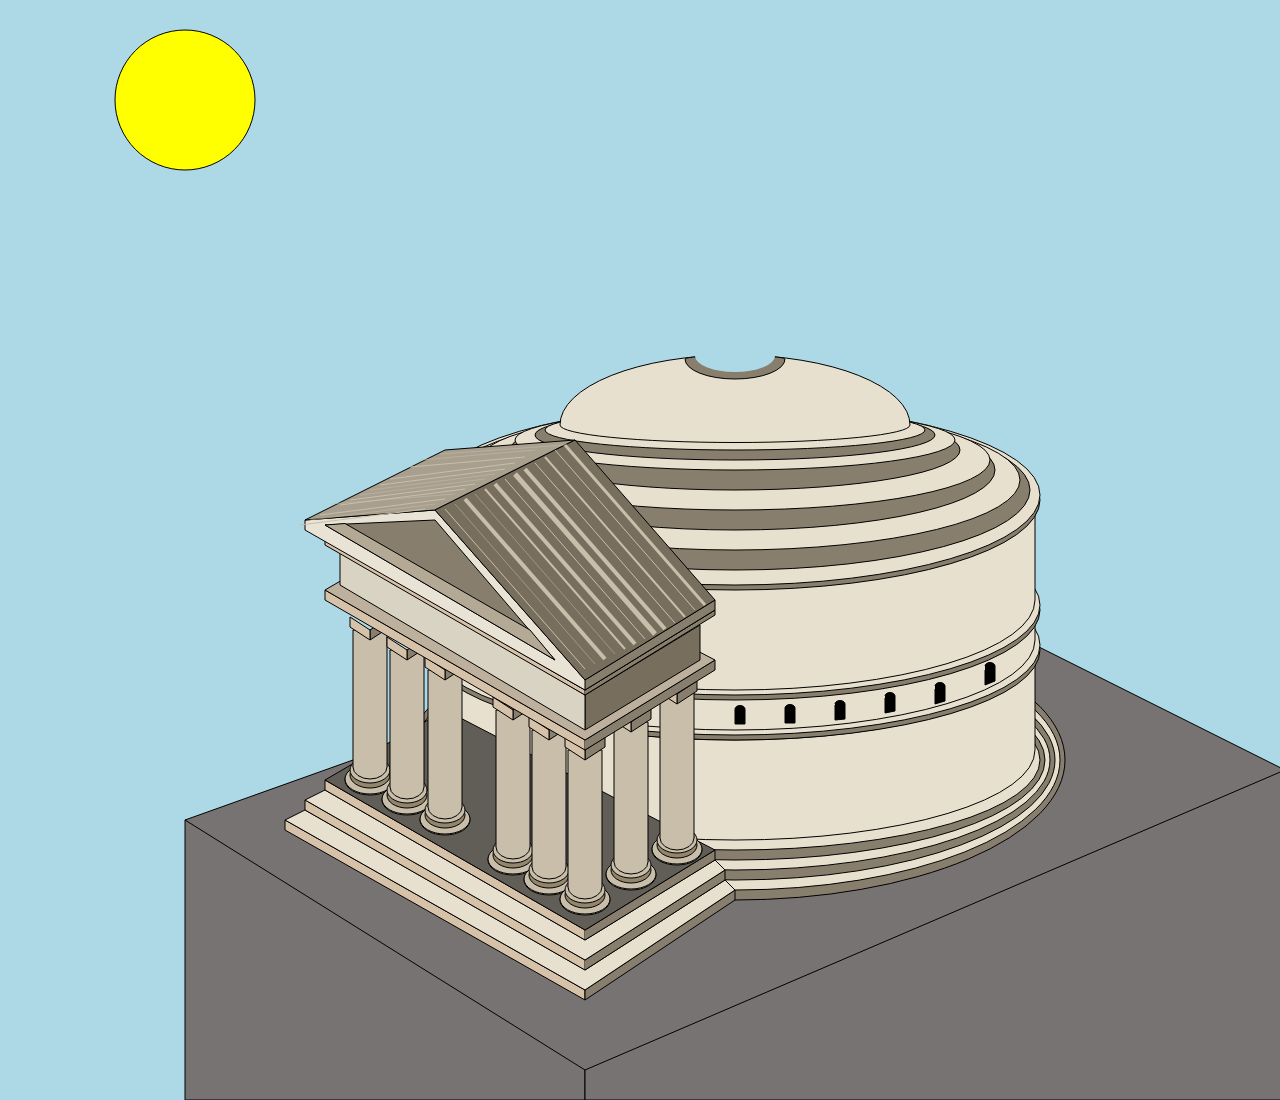
==== commit fa7c6543: "เปลี่ยนใหญ่" ====
--- a/index.html
+++ b/index.html
@@ -6,6 +6,7 @@
     <meta name="viewport" content="width=device-width, initial-scale=1.0">
     <title>Pantheon</title>
     <link rel="stylesheet" href="https://stackpath.bootstrapcdn.com/bootstrap/4.5.0/css/bootstrap.min.css" integrity="sha384-9aIt2nRpC12Uk9gS9baDl411NQApFmC26EwAOH8WgZl5MYYxFfc+NcPb1dKGj7Sk" crossorigin="anonymous">
+    <link rel="stylesheet" href="style.css">
 </head>
 
 
@@ -13,9 +14,9 @@
 
     <svg height="1100px " width="1200px ">
   
-  <path  fill="#000000 " d="M85,825 l400,250 l650,-300 l-400,-200 z "/>
-  <path  fill="#000000 " d="M100,835 l400,250 l700,-300 l-400,-200 z "/>
-  <path fill="#777372 " d="M100,820 l400,250 l700,-300 l-400,-200 z "/>
+  <path fill="#777372" stroke="black" d="M100,820 l0,280 l400,0 l0,-200 z"></path>
+  <path fill="#777372" stroke="black" d="M500,820 l0,280 l700,0 l0,-330 z"></path>
+  <path fill="#777372 " stroke="black" d="M100,820 l400,250 l700,-300 l-400,-200 z "/>
   
 <!--   หลังโดม -->
   <ellipse stroke="black " fill="rgb(135,126,109) " cx="650 " cy="760 " rx="330 " ry="140 " />
@@ -254,6 +255,10 @@
   <path fill=" " stroke="rgb(201,190,170) " stroke-width="1 " d="M340,509 l-125 16 "/>
   
   
+      <!-- ดาวของตกเเต่ง -->
+  <ellipse  fill="yellow" stroke="black " cx="100" cy="100" rx="70" ry="70"></ellipse>
+
+
 </svg>
 
 </body>
--- a/style.css
+++ b/style.css
@@ -0,0 +1,3 @@
+body {
+    background-color: lightblue;
+}
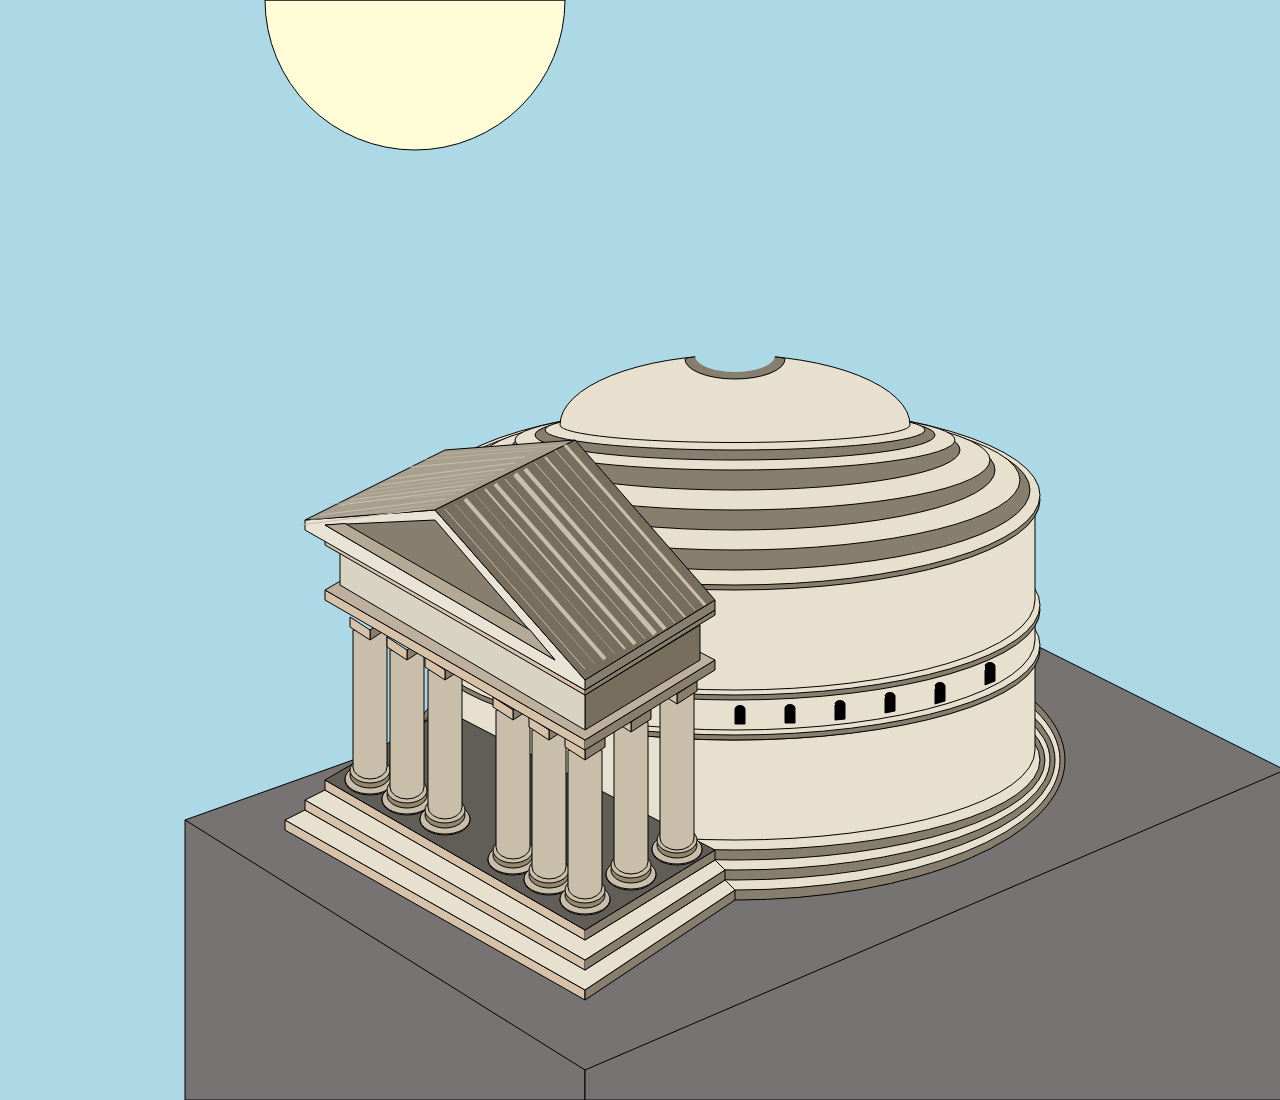
==== commit cce0b8c2: "เกือบละ" ====
--- a/index.html
+++ b/index.html
@@ -254,13 +254,13 @@
   <path fill=" " stroke="rgb(201,190,170) " stroke-width="0.5 " d="M350,504 l-125 16 "/>
   <path fill=" " stroke="rgb(201,190,170) " stroke-width="1 " d="M340,509 l-125 16 "/>
   
-  
       <!-- ดาวของตกเเต่ง -->
-  <ellipse  fill="yellow" stroke="black " cx="100" cy="100" rx="70" ry="70"></ellipse>
-
-
+    <path class="fire" fill="#FEFCD7" stroke="black" d="M180,0 a1 1,0,1 0,300 0 z"></path>
+    <path class="fire" fill="#FDB813" stroke="black" d="M180,0 a1 1,0,1 1,300 0 z"></path>
 </svg>
 
+
+
 </body>
 
 </html>
--- a/style.css
+++ b/style.css
@@ -1,3 +1,25 @@
 body {
     background-color: lightblue;
+}
+
+.fire {
+    animation: bg 10s infinite;
+}
+
+@keyframes bg {
+    0% {
+        transform: rotate(0);
+    }
+    25% {
+        transform: rotate(45deg);
+    }
+    50% {
+        transform: rotate(90deg);
+    }
+    75% {
+        transform: rotate(45deg);
+    }
+    100% {
+        transform: rotate(0deg);
+    }
 }
